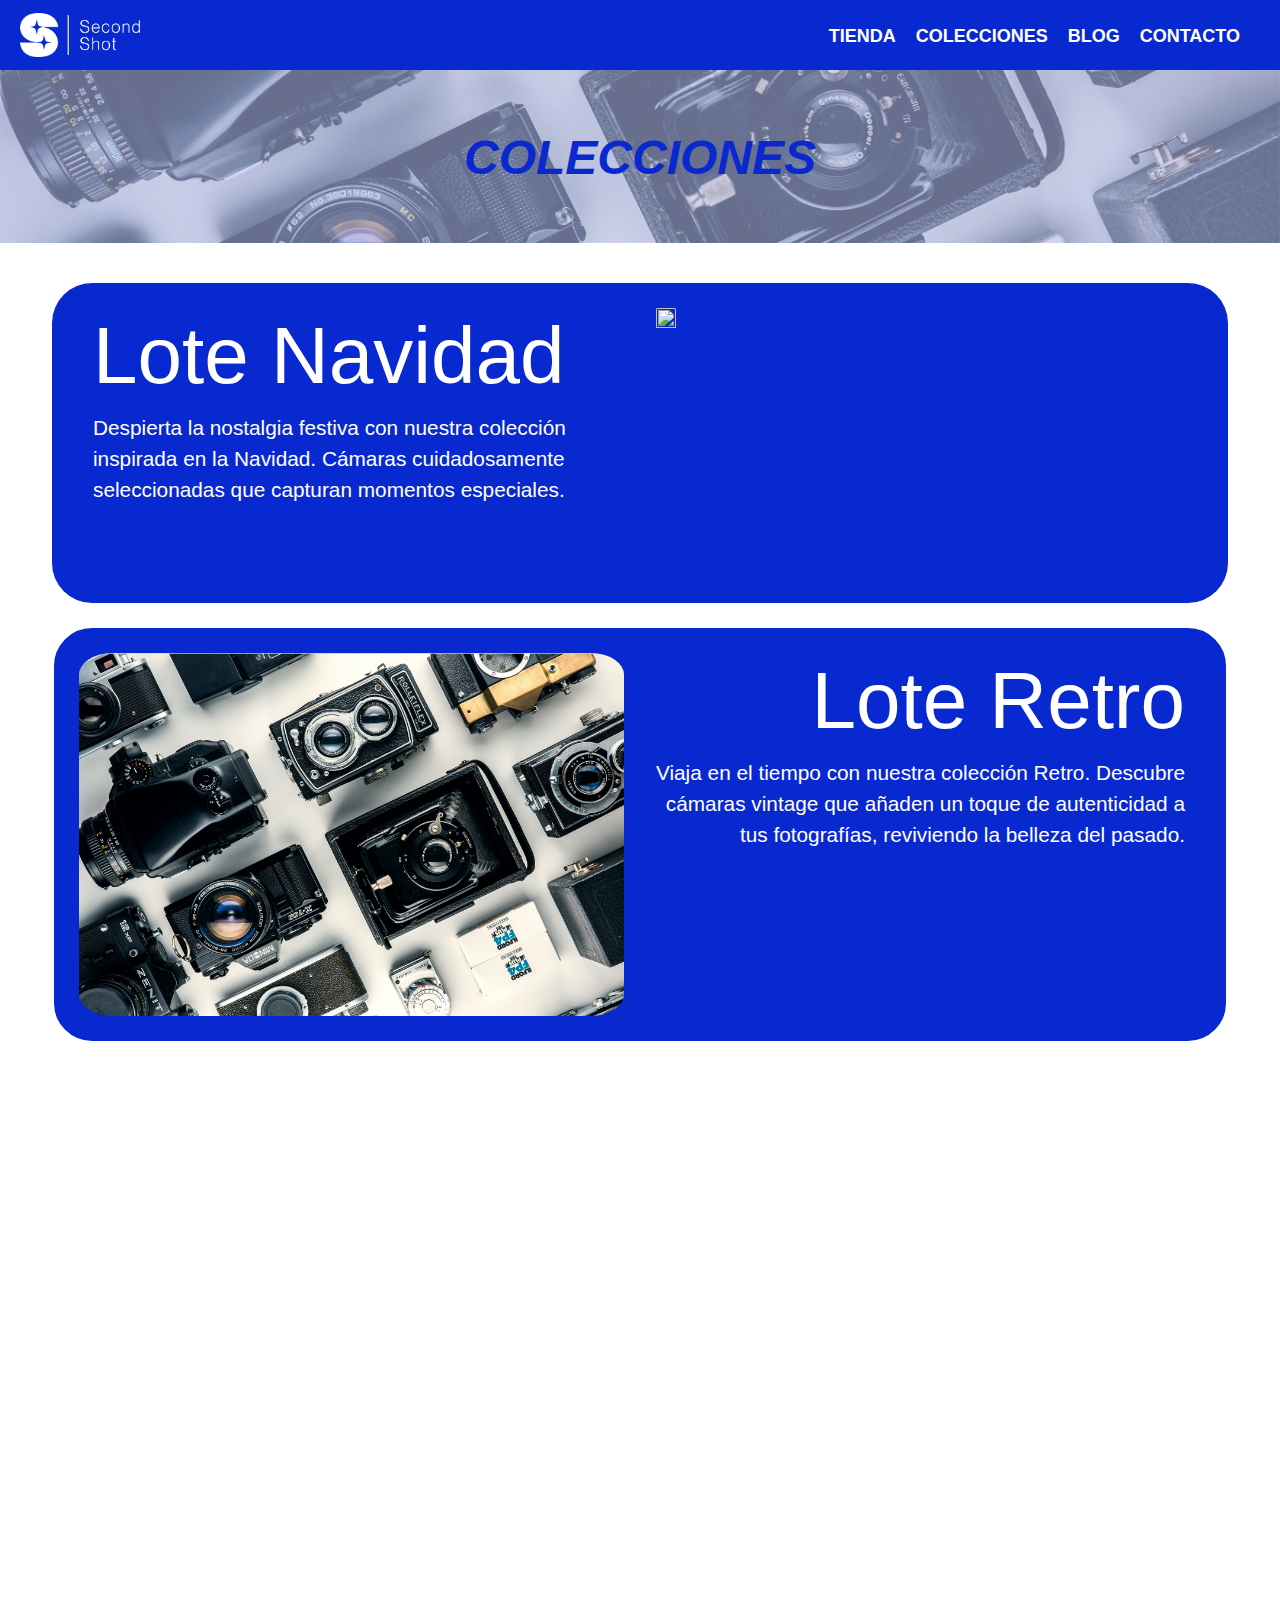
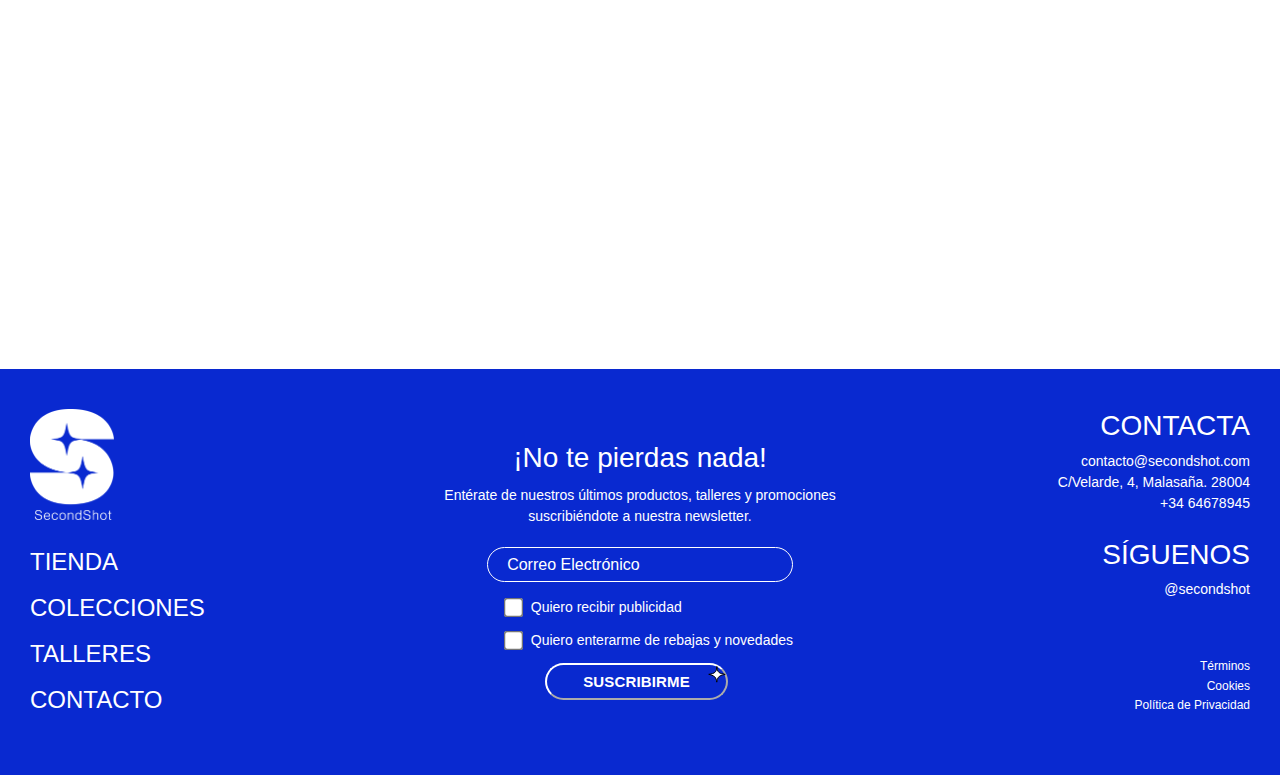
==== colecciones.html @ 48b622ca "Titulos de Pagina" ====
<!DOCTYPE html>
<html lang="en">

<head>
  <meta charset="UTF-8">
  <meta http-equiv="X-UA-Compatible" content="IE=edge">
  <meta name="viewport" content="width=device-width, initial-scale=1.0">
  <title>SecondShot</title>
  <link rel="icon" type="image/x-icon" href="img/tienda/favicon.png">
  <link rel="stylesheet" href="css\bootstrap.min.css">
  <link rel="stylesheet" href="css\colecciones.css">
  <link href="https://fonts.cdnfonts.com/css/neue-haas-grotesk-display-pro" rel="stylesheet">
  <link href="https://unpkg.com/aos@2.3.1/dist/aos.css" rel="stylesheet">
  <script src="https://unpkg.com/aos@2.3.1/dist/aos.js"></script>
  <link rel="stylesheet" href="https://cdnjs.cloudflare.com/ajax/libs/font-awesome/6.4.2/css/all.min.css"
    integrity="sha512-z3gLpd7yknf1YoNbCzqRKc4qyor8gaKU1qmn+CShxbuBusANI9QpRohGBreCFkKxLhei6S9CQXFEbbKuqLg0DA=="
    crossorigin="anonymous" referrerpolicy="no-referrer" />
</head>


<header>

  <div class="logo">
    <a href="index.html"> <img href="" src="img/tienda/logoss_hor.png" alt="logo SecondShot"></a>
    <div class="menu-toggle" onclick="toggleMenu()">
      <i class="fas fa-bars"></i>
    </div>
  </div>


  <nav id="menu">
    <ul>
      <hr>
      <li><a href="tienda.html" class="fw-semibold">TIENDA</a></li>
      <hr>
      <li><a href="colecciones.html" class="fw-semibold">COLECCIONES</a></li>
      <hr>
      <li><a href="#talleres" class="fw-semibold">BLOG</a></li>
      <hr>
      <li><a href="contacto.html" class="fw-semibold">CONTACTO</a></li>

    </ul>
  </nav>

</header>

<script>
  function toggleMenu() {
    var menu = document.getElementById("menu");
    menu.classList.toggle("show");
  }
</script>


<body>

  <section id="fotoheader">
    <div data-aos="fade-up">
      <h1 class="fst-italic fw-semibold text-center">COLECCIONES</h1>

      <img src="img/fondos-14.png" alt="Descripción de la imagen">
    </div>
  </section>

  <main>

    <section id="servicespad" class="pb-0">

      <div class="services1 d-flex row " data-aos="fade-up">
        <div class="title-service col ">
          <h1>Lote Navidad</h1>
          <p>Despierta la nostalgia festiva con nuestra colección inspirada en la Navidad. Cámaras cuidadosamente
            seleccionadas que capturan momentos especiales.</p>
        </div>

        <div class="col">
          <div class="figure">
            <a href="#">
              <img class="Sirv image-main" src="img\lote3.jpg" data-src="img/lote3.jpg">
              <img class="Sirv image-hover" src="img/lote2.jpg" data-src="img/lote2.jpg">
            </a>
          </div>
        </div>
      </div>

      <div class="services2 d-flex row flex-row-reverse " data-aos="fade-up">
        <div class="title-service2 col">
          <h1 class="text-right">Lote Retro</h1>
          <p class="text-right"> Viaja en el tiempo con nuestra colección Retro. Descubre cámaras vintage que añaden
            un toque de autenticidad a tus fotografías, reviviendo la belleza del pasado.</p>
        </div>

        <div class="col">
          <div class="figure">
            <a href="#">
              <img class="Sirv image-main" src="img\lote1.jpg" data-src="img/lote1.jpg">
              <img class="Sirv image-hover" src="img/lote4.jpg" data-src="img/lote4.jpg">
            </a>
          </div>
        </div>
      </div>

      <div class="services1 d-flex row " data-aos="fade-up">
        <div class="title-service col">
          <h1>Lote Réflex</h1>
          <p>Para los amantes de la tecnología moderna, nuestra colección Reflex ofrece cámaras avanzadas que te
            permitirán capturar momentos extraordinarios con precisión y estilo contemporáneo.
          </p>
        </div>

        <div class="col">
          <div class="figure">
            <a href="#">
              <img class="Sirv image-main" src="img\lote5.jpg" data-src="img/lote5.jpg">
              <img class="Sirv image-hover" src="img/lote6.jpg" data-src="img/lote6.jpg">
            </a>
          </div>
        </div>
      </div>

      <div class="services2 d-flex row  flex-row-reverse" data-aos="fade-up">
        <div class="title-service2 col">
          <h1 class="text-right">Lote Polaroid</h1>
          <p class="text-right">Celebra la esencia de la fotografía instantánea con nuestra exclusiva colección
            Polaroid. Cámaras que transforman cada episodio en una obra de arte tangible, perfecta para compartir
            alegría al momento..</p>
        </div>

        <div class="col">
          <div class="figure">
            <a href="#">
              <img class="Sirv image-main" src="img\lote7.jpg" data-src="img/lote7.jpg">
              <img class="Sirv image-hover" src="img/lote8.jpg" data-src="img/lote8.jpg">
            </a>
          </div>
        </div>
      </div>
      <br>

    </section>

  </main>
</body>

<!-- FOOTER  -->
<footer>
  <div class="footer-left mb-0">
    <div class="logo2">
      <img src="img/logoss_ver.png" alt="logo SecondShot">
    </div>
    <ul>
      <li><a href="tienda.html">TIENDA</a></li>
      <li><a href="colecciones.html">COLECCIONES</a></li>
      <li><a href="#talleres">TALLERES</a></li>
      <li><a href="contacto.html">CONTACTO</a></li>
    </ul>
  </div>

  <div class="footer-center">
    <h2>¡No te pierdas nada!</h2>
    <p> Entérate de nuestros últimos productos,
      talleres y promociones suscribiéndote a nuestra newsletter. </p>
    <form>
      <input type="email" placeholder="Correo Electrónico" required>
      <label>
        <input type="checkbox" id="checkbox"> Quiero recibir publicidad
      </label>
      <label>
        <input type="checkbox" id="checkbox"> Quiero enterarme de rebajas y novedades
      </label>
      <button class="btnfooter" type="submit">
        <a class="text-decoration-none  fw-semibold" href="">SUSCRIBIRME</a>
      </button>
    </form>
  </div>

  <div class="footer-right">
    <div class="contact-info">
      <h2>CONTACTA</h2>
      <p>contacto@secondshot.com</p>
      <p>C/Velarde, 4, Malasaña. 28004</p>
      <p>+34 64678945</p>
      <h2 class="pt-4">SÍGUENOS</h2>
      <p>@secondshot</p>
    </div>

    <div class="social-icons">
      <a href="https://www.tiktok.com/es/" target="_blank"><i class="fab fa-tiktok"></i></a>
      <a href="https://www.instagram.com/" target="_blank"><i class="fab fa-instagram"></i></a>
      <a href="https://www.facebook.com/?locale=es_ES" target="_blank"><i class="fab fa-facebook"></i></a>
      <a href="https://www.pinterest.es/" target="_blank" class="mr-0"><i class="fab fa-pinterest"></i></a>
    </div>

    <div class="footer-bottom ">
      <a href="https://www.youtube.com/watch?v=dQw4w9WgXcQ&ab_channel=RickAstley">Términos</a>
      <a href="https://www.youtube.com/watch?v=dQw4w9WgXcQ&ab_channel=RickAstley">Cookies</a>
      <a href="https://www.youtube.com/watch?v=dQw4w9WgXcQ&ab_channel=RickAstley">Política de Privacidad</a>
    </div>
  </div>
</footer>





<script src="js\bootstrap.bundle.js"></script>
<script src="js\script.js"></script>
<script>
  AOS.init();
</script>
</body>

</html>
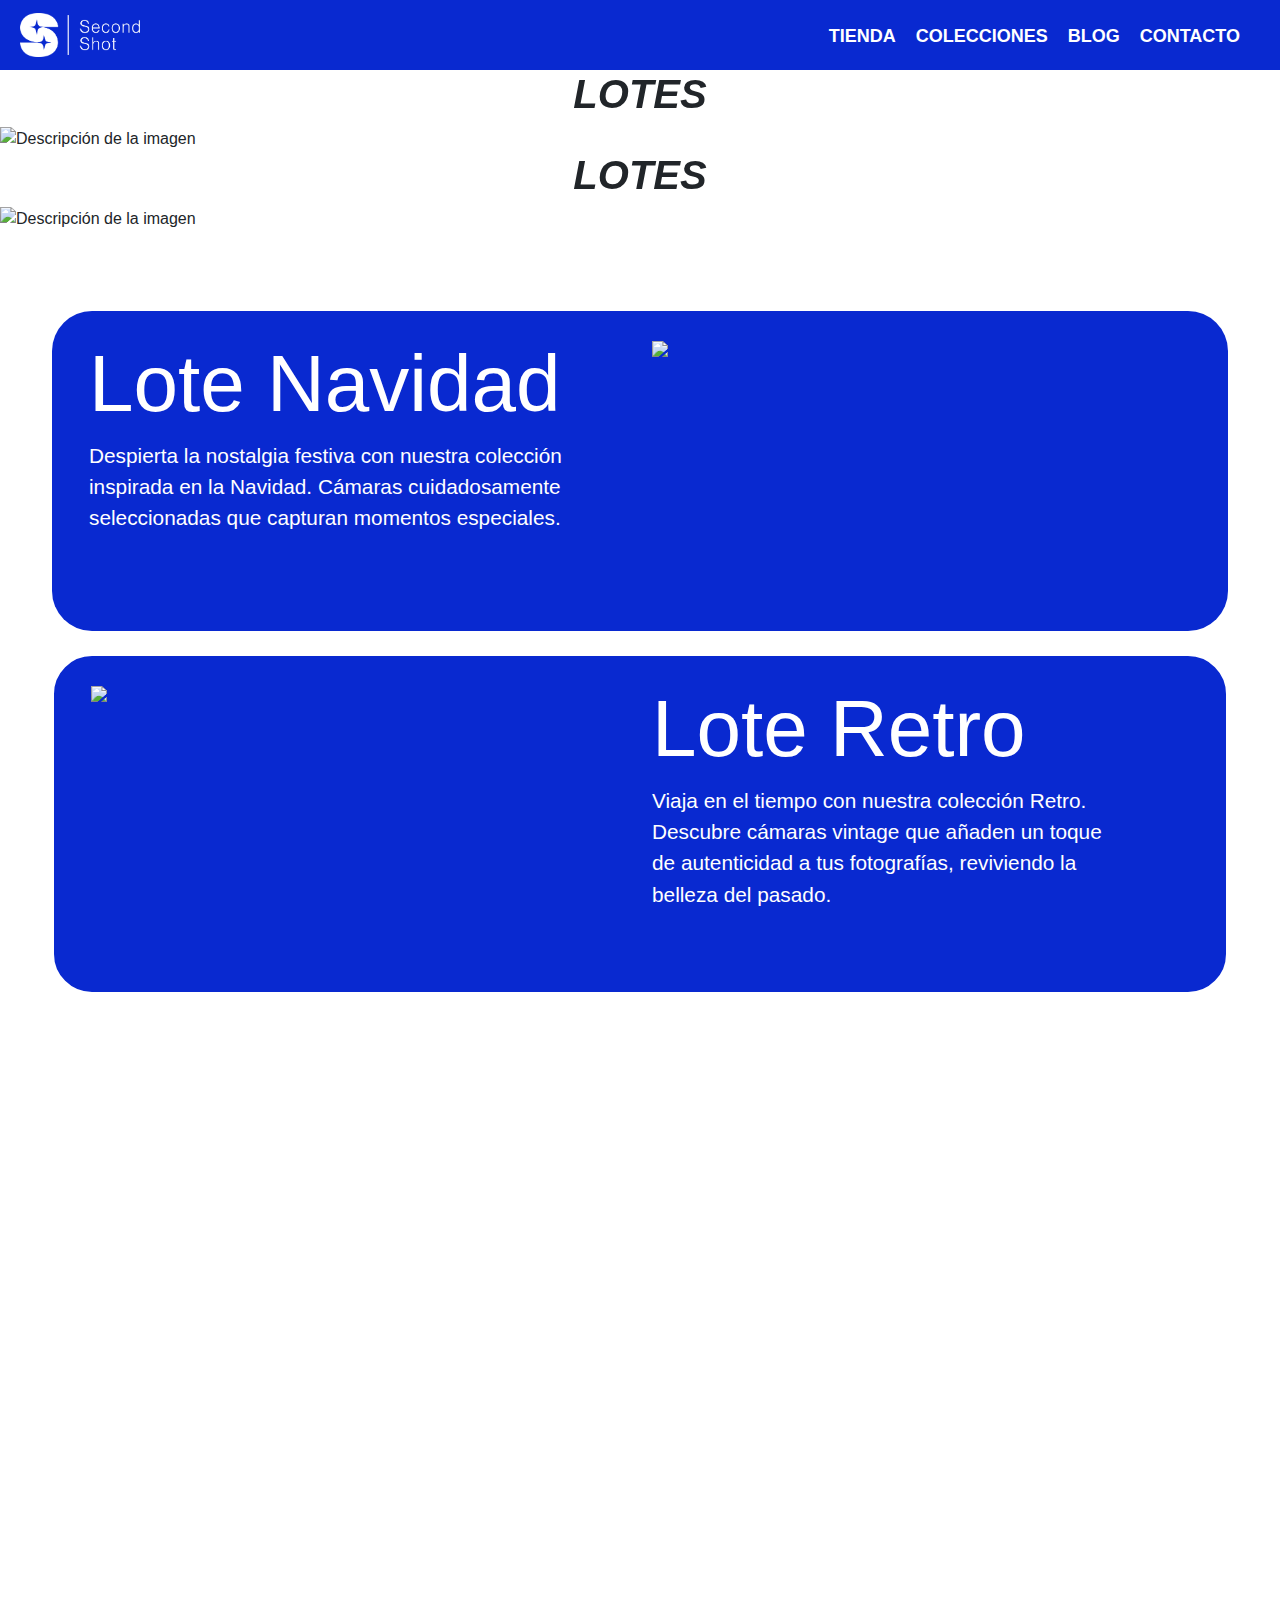
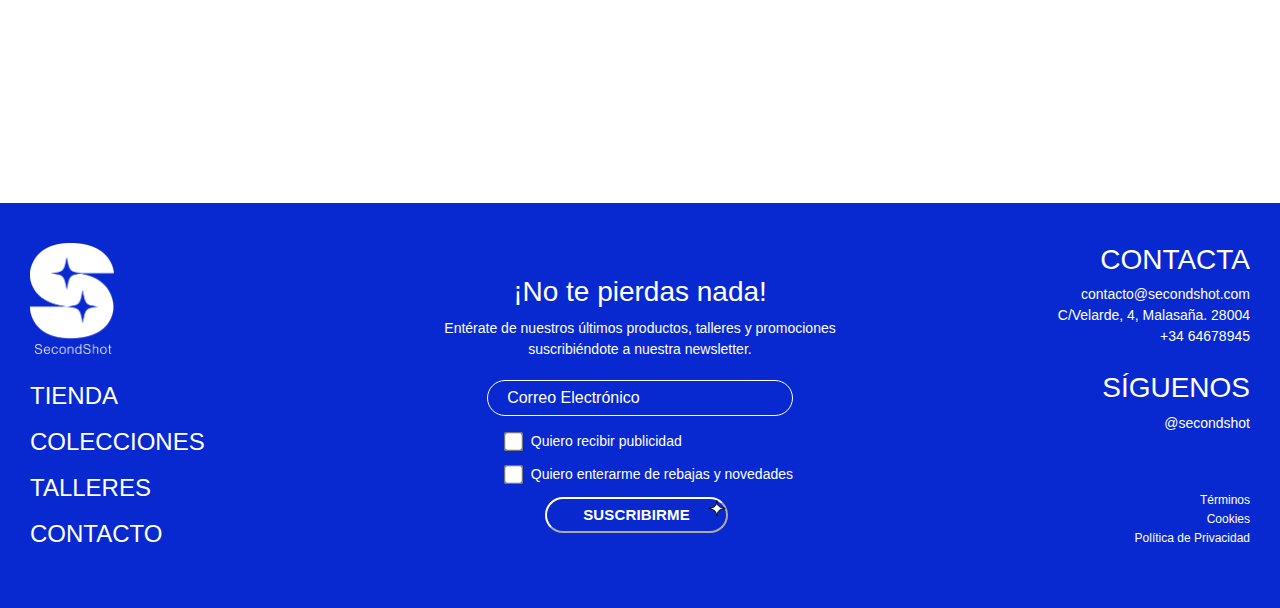
==== commit bdd4777d: "Merge branch 'main' of https://github.com/Rocioww/Proyecto_WebyBlogDeMarca" ====
--- a/colecciones.html
+++ b/colecciones.html
@@ -19,9 +19,9 @@
 
 
 <header>
-
+  
   <div class="logo">
-    <a href="index.html"> <img href="" src="img/tienda/logoss_hor.png" alt="logo SecondShot"></a>
+    <a href="index.html">  <img href="" src="img/tienda/logoss_hor.png" alt="logo SecondShot"></a>
     <div class="menu-toggle" onclick="toggleMenu()">
       <i class="fas fa-bars"></i>
     </div>
@@ -38,7 +38,7 @@
       <li><a href="#talleres" class="fw-semibold">BLOG</a></li>
       <hr>
       <li><a href="contacto.html" class="fw-semibold">CONTACTO</a></li>
-
+     
     </ul>
   </nav>
 
@@ -53,151 +53,143 @@
 
 
 <body>
-
-  <section id="fotoheader">
-    <div data-aos="fade-up">
-      <h1 class="fst-italic fw-semibold text-center">COLECCIONES</h1>
-
-      <img src="img/fondos-14.png" alt="Descripción de la imagen">
-    </div>
-  </section>
-
-  <main>
-
-    <section id="servicespad" class="pb-0">
-
+      <h1 class="fst-italic fw-semibold text-center" data-aos="fade-up">LOTES</h1>
+    <img src="img\fondos-12.png" alt="Descripción de la imagen">
+
+  <h1 class="fst-italic fw-semibold text-center" data-aos="fade-up">LOTES</h1>
+  <img src="img\fondos-12.png" alt="Descripción de la imagen">
+
+    <main>
+  
+      <section id="servicespad" class="pb-0">
+  
       <div class="services1 d-flex row " data-aos="fade-up">
         <div class="title-service col ">
           <h1>Lote Navidad</h1>
-          <p>Despierta la nostalgia festiva con nuestra colección inspirada en la Navidad. Cámaras cuidadosamente
-            seleccionadas que capturan momentos especiales.</p>
-        </div>
-
-        <div class="col">
-          <div class="figure">
-            <a href="#">
-              <img class="Sirv image-main" src="img\lote3.jpg" data-src="img/lote3.jpg">
-              <img class="Sirv image-hover" src="img/lote2.jpg" data-src="img/lote2.jpg">
-            </a>
-          </div>
-        </div>
-      </div>
-
+          <p>Despierta la nostalgia festiva con nuestra colección inspirada en la Navidad. Cámaras cuidadosamente seleccionadas que capturan momentos especiales.</p>
+        </div>
+  
+        <div class="col">
+          <div class="figure">
+            <a href="img/brand2.jpg">
+            <img class="Sirv image-main" src="img\pexels-alex-andrews-1983038.jpg" data-src="img/brand1.jpeg">
+            <img class="Sirv image-hover" data-src="img/brand2.jpg">
+            </a>
+          </div>
+        </div>
+      </div>
+  
       <div class="services2 d-flex row flex-row-reverse " data-aos="fade-up">
         <div class="title-service2 col">
           <h1 class="text-right">Lote Retro</h1>
-          <p class="text-right"> Viaja en el tiempo con nuestra colección Retro. Descubre cámaras vintage que añaden
+          <p class="text-right"> Viaja en el tiempo con nuestra colección Retro.   Descubre cámaras vintage que añaden 
             un toque de autenticidad a tus fotografías, reviviendo la belleza del pasado.</p>
         </div>
-
-        <div class="col">
-          <div class="figure">
-            <a href="#">
-              <img class="Sirv image-main" src="img\lote1.jpg" data-src="img/lote1.jpg">
-              <img class="Sirv image-hover" src="img/lote4.jpg" data-src="img/lote4.jpg">
-            </a>
-          </div>
-        </div>
-      </div>
-
+  
+        <div class="col">
+          <div class="figure">
+            <a href="img/3d2.jpg">
+            <img class="Sirv image-main" src="img\pexels-alex-andrews-1983038.jpg" data-src="img/3d1.jpg">
+            <img class="Sirv image-hover" data-src="img/3d2.jpg">
+            </a>
+          </div>
+        </div>
+      </div>
+  
       <div class="services1 d-flex row " data-aos="fade-up">
         <div class="title-service col">
-          <h1>Lote Réflex</h1>
-          <p>Para los amantes de la tecnología moderna, nuestra colección Reflex ofrece cámaras avanzadas que te
-            permitirán capturar momentos extraordinarios con precisión y estilo contemporáneo.
+          <h1 >Lote Réflex</h1>
+          <p>Para los amantes de la tecnología moderna, nuestra colección Reflex ofrece cámaras avanzadas que te permitirán capturar momentos extraordinarios con precisión y estilo contemporáneo.
           </p>
         </div>
-
-        <div class="col">
-          <div class="figure">
-            <a href="#">
-              <img class="Sirv image-main" src="img\lote5.jpg" data-src="img/lote5.jpg">
-              <img class="Sirv image-hover" src="img/lote6.jpg" data-src="img/lote6.jpg">
-            </a>
-          </div>
-        </div>
-      </div>
-
+  
+        <div class="col">
+          <div class="figure">
+            <a href="img/ilustracion2.jpg">
+            <img class="Sirv image-main" src="img\pexels-alex-andrews-1983038.jpg" data-src="img/ilustracion1.jpg">
+            <img class="Sirv image-hover" data-src="img/ilustracion2.jpg">
+            </a>
+          </div>
+        </div>
+      </div>
+  
       <div class="services2 d-flex row  flex-row-reverse" data-aos="fade-up">
         <div class="title-service2 col">
           <h1 class="text-right">Lote Polaroid</h1>
-          <p class="text-right">Celebra la esencia de la fotografía instantánea con nuestra exclusiva colección
-            Polaroid. Cámaras que transforman cada episodio en una obra de arte tangible, perfecta para compartir
-            alegría al momento..</p>
-        </div>
-
-        <div class="col">
-          <div class="figure">
-            <a href="#">
-              <img class="Sirv image-main" src="img\lote7.jpg" data-src="img/lote7.jpg">
-              <img class="Sirv image-hover" src="img/lote8.jpg" data-src="img/lote8.jpg">
-            </a>
-          </div>
-        </div>
-      </div>
-      <br>
-
+          <p class="text-right">Celebra la esencia de la fotografía instantánea con nuestra exclusiva colección Polaroid. Cámaras que transforman cada episodio en una obra de arte tangible, perfecta para compartir alegría al momento..</p>
+        </div>
+  
+        <div class="col">
+          <div class="figure">
+            <a href="img/photo2.jpg">
+            <img class="Sirv image-main" src="img\pexels-alex-andrews-1983038.jpg" data-src="img/photo1.jpg">
+            <img class="Sirv image-hover" data-src="img/photo2.jpg">
+            </a>
+          </div>
+        </div>
+      </div>
+  
     </section>
-
-  </main>
+  
+    </main>
 </body>
 
-<!-- FOOTER  -->
-<footer>
-  <div class="footer-left mb-0">
-    <div class="logo2">
-      <img src="img/logoss_ver.png" alt="logo SecondShot">
-    </div>
-    <ul>
-      <li><a href="tienda.html">TIENDA</a></li>
-      <li><a href="colecciones.html">COLECCIONES</a></li>
-      <li><a href="#talleres">TALLERES</a></li>
-      <li><a href="contacto.html">CONTACTO</a></li>
-    </ul>
-  </div>
-
-  <div class="footer-center">
-    <h2>¡No te pierdas nada!</h2>
-    <p> Entérate de nuestros últimos productos,
-      talleres y promociones suscribiéndote a nuestra newsletter. </p>
-    <form>
-      <input type="email" placeholder="Correo Electrónico" required>
-      <label>
-        <input type="checkbox" id="checkbox"> Quiero recibir publicidad
-      </label>
-      <label>
-        <input type="checkbox" id="checkbox"> Quiero enterarme de rebajas y novedades
-      </label>
-      <button class="btnfooter" type="submit">
-        <a class="text-decoration-none  fw-semibold" href="">SUSCRIBIRME</a>
-      </button>
-    </form>
-  </div>
-
-  <div class="footer-right">
-    <div class="contact-info">
-      <h2>CONTACTA</h2>
-      <p>contacto@secondshot.com</p>
-      <p>C/Velarde, 4, Malasaña. 28004</p>
-      <p>+34 64678945</p>
-      <h2 class="pt-4">SÍGUENOS</h2>
-      <p>@secondshot</p>
-    </div>
-
+  <!-- FOOTER  -->
+  <footer>
+    <div class="footer-left mb-0">
+      <div class="logo2">
+        <img src="img/logoss_ver.png" alt="logo SecondShot">
+      </div>
+      <ul>
+        <li><a href="tienda.html">TIENDA</a></li>
+        <li><a href="colecciones.html">COLECCIONES</a></li>
+        <li><a href="#talleres">TALLERES</a></li>
+        <li><a href="contacto.html">CONTACTO</a></li>
+      </ul>
+    </div>
+    
+    <div class="footer-center">
+      <h2>¡No te pierdas nada!</h2>
+      <p> Entérate de nuestros últimos productos,
+        talleres y promociones suscribiéndote a nuestra newsletter. </p>
+      <form>
+        <input type="email" placeholder="Correo Electrónico" required>
+        <label>
+          <input type="checkbox" id="checkbox"> Quiero recibir publicidad
+        </label>
+        <label>
+          <input type="checkbox" id="checkbox"> Quiero enterarme de rebajas y novedades
+        </label>
+          <button class="btnfooter" type="submit">
+            <a class="text-decoration-none  fw-semibold" href="">SUSCRIBIRME</a>
+          </button>
+      </form>
+    </div>
+    
+    <div class="footer-right">
+      <div class="contact-info">
+        <h2>CONTACTA</h2>
+        <p>contacto@secondshot.com</p>
+        <p>C/Velarde, 4, Malasaña. 28004</p>
+        <p>+34 64678945</p>
+        <h2 class="pt-4">SÍGUENOS</h2>
+        <p>@secondshot</p>
+    </div>
+      
     <div class="social-icons">
-      <a href="https://www.tiktok.com/es/" target="_blank"><i class="fab fa-tiktok"></i></a>
-      <a href="https://www.instagram.com/" target="_blank"><i class="fab fa-instagram"></i></a>
-      <a href="https://www.facebook.com/?locale=es_ES" target="_blank"><i class="fab fa-facebook"></i></a>
-      <a href="https://www.pinterest.es/" target="_blank" class="mr-0"><i class="fab fa-pinterest"></i></a>
-    </div>
-
+     <a href="https://www.tiktok.com/es/" target="_blank"><i class="fab fa-tiktok"></i></a>
+     <a href="https://www.instagram.com/" target="_blank"><i class="fab fa-instagram"></i></a>
+     <a href="https://www.facebook.com/?locale=es_ES" target="_blank"><i class="fab fa-facebook"></i></a>
+     <a href="https://www.pinterest.es/" target="_blank" class="mr-0"><i class="fab fa-pinterest"></i></a>
+    </div>
+      
     <div class="footer-bottom ">
-      <a href="https://www.youtube.com/watch?v=dQw4w9WgXcQ&ab_channel=RickAstley">Términos</a>
+      <a href="https://www.youtube.com/watch?v=dQw4w9WgXcQ&ab_channel=RickAstley" >Términos</a>
       <a href="https://www.youtube.com/watch?v=dQw4w9WgXcQ&ab_channel=RickAstley">Cookies</a>
       <a href="https://www.youtube.com/watch?v=dQw4w9WgXcQ&ab_channel=RickAstley">Política de Privacidad</a>
-    </div>
-  </div>
-</footer>
+      </div>
+    </div>
+  </footer>
 
 
 
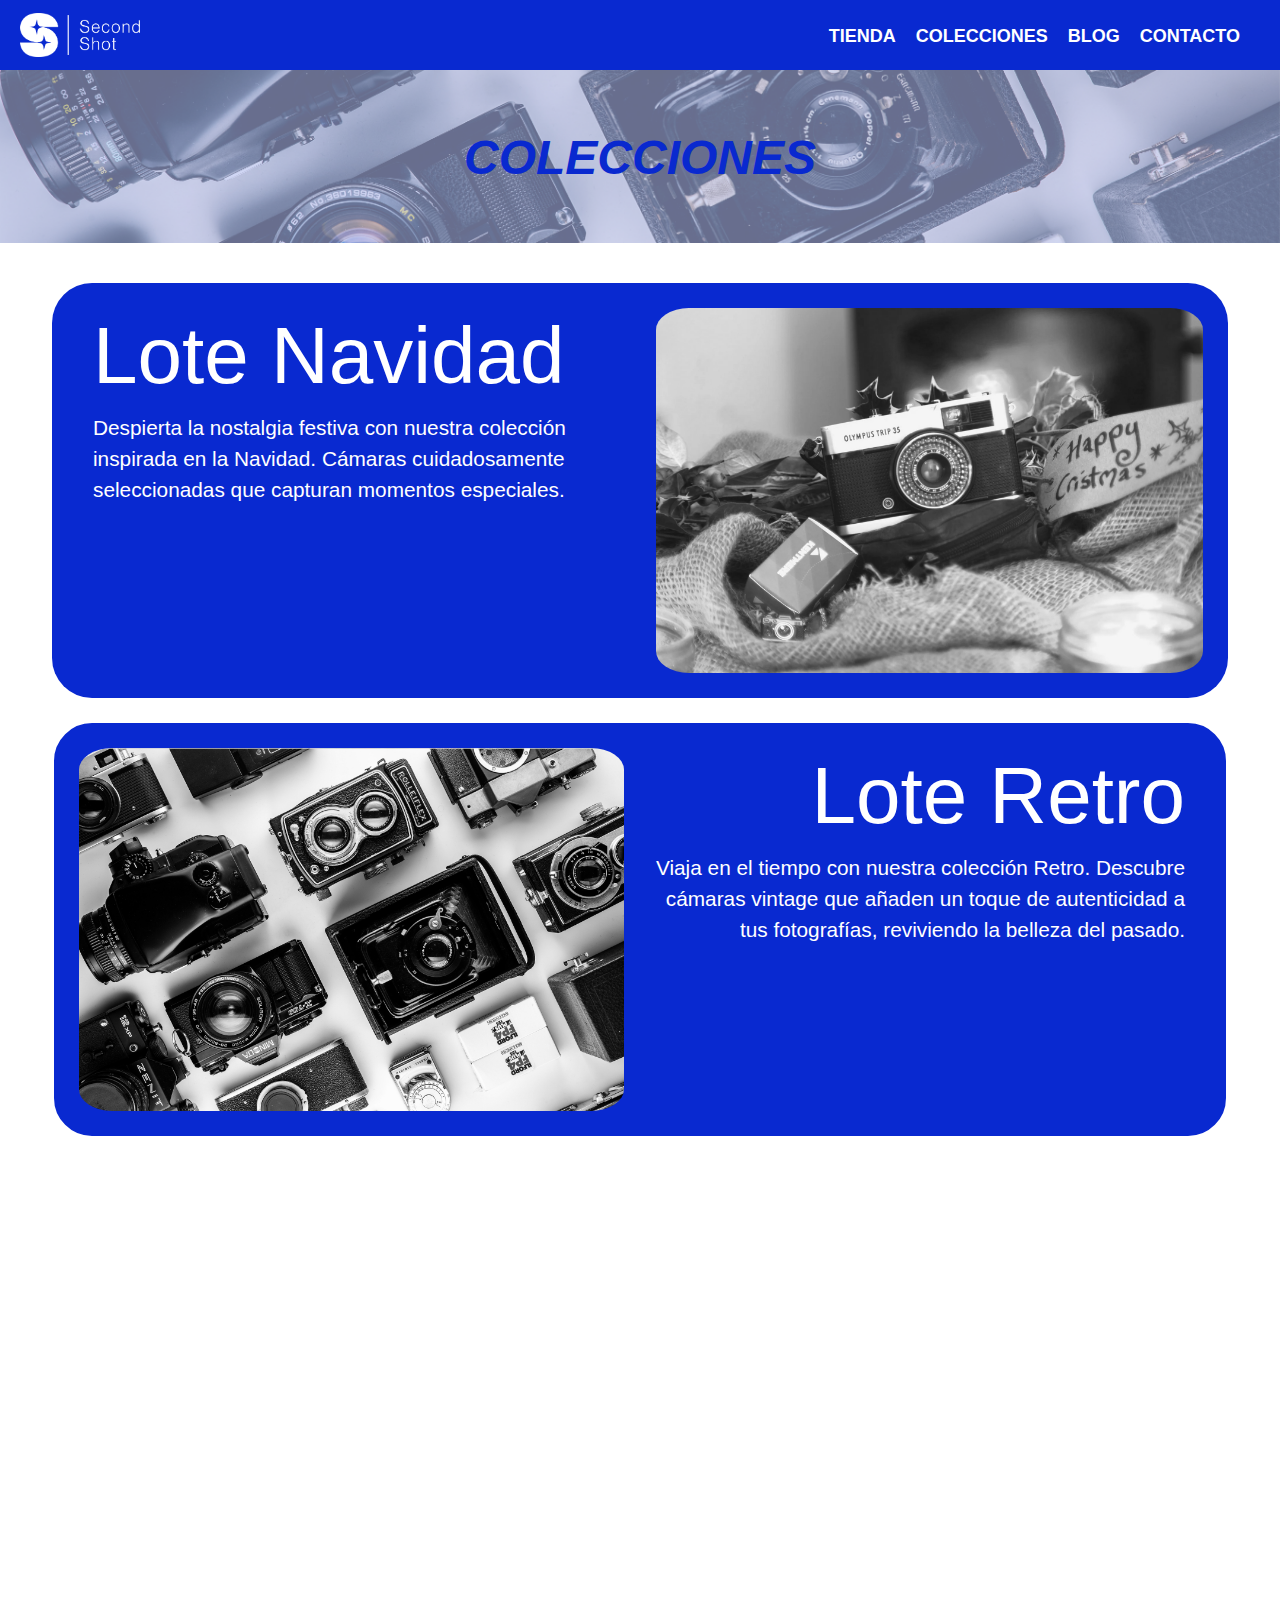
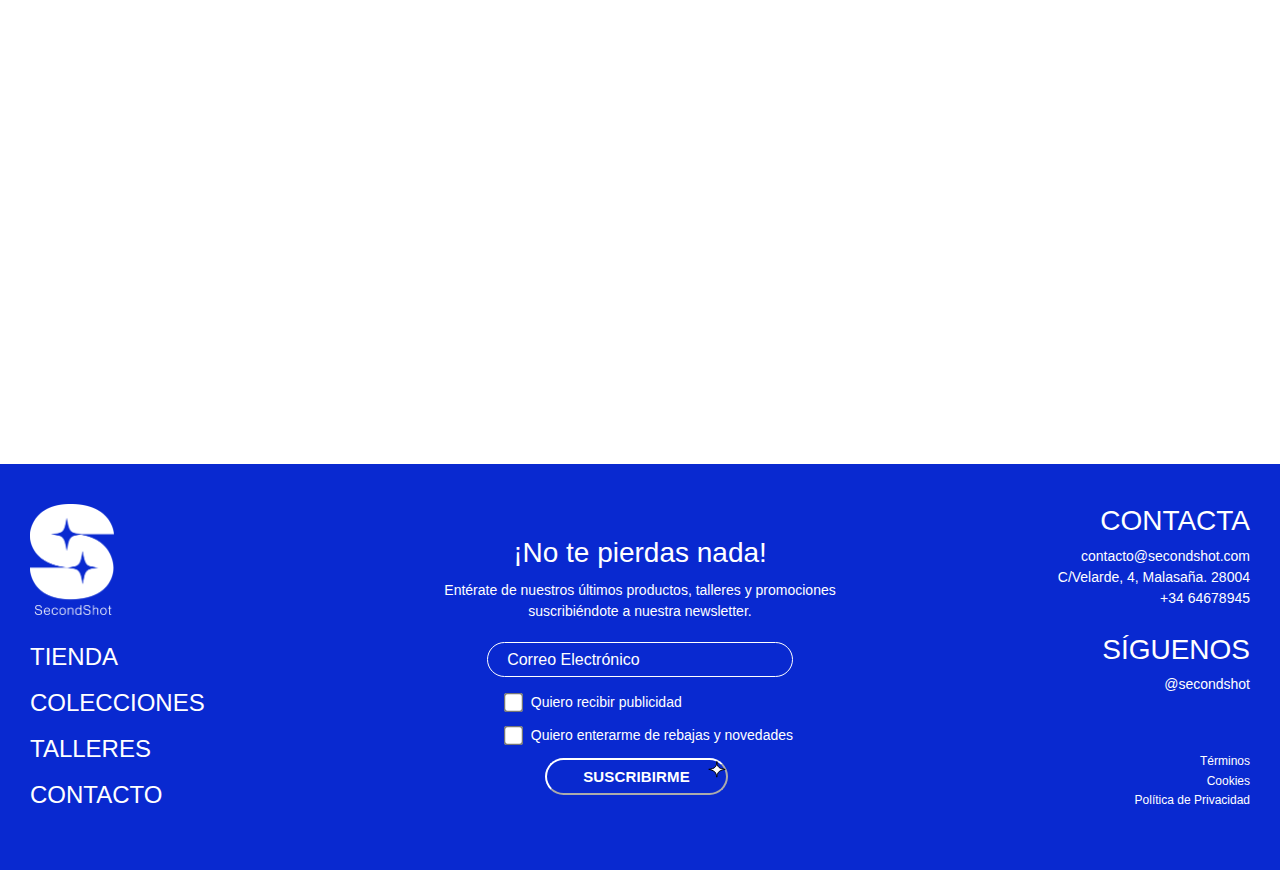
==== commit 418876f6: "Merge pull request #9 from Rocioww/Roro" ====
--- a/colecciones.html
+++ b/colecciones.html
@@ -19,9 +19,9 @@
 
 
 <header>
-  
+
   <div class="logo">
-    <a href="index.html">  <img href="" src="img/tienda/logoss_hor.png" alt="logo SecondShot"></a>
+    <a href="index.html"> <img href="" src="img/tienda/logoss_hor.png" alt="logo SecondShot"></a>
     <div class="menu-toggle" onclick="toggleMenu()">
       <i class="fas fa-bars"></i>
     </div>
@@ -38,7 +38,7 @@
       <li><a href="#talleres" class="fw-semibold">BLOG</a></li>
       <hr>
       <li><a href="contacto.html" class="fw-semibold">CONTACTO</a></li>
-     
+
     </ul>
   </nav>
 
@@ -53,143 +53,151 @@
 
 
 <body>
-      <h1 class="fst-italic fw-semibold text-center" data-aos="fade-up">LOTES</h1>
-    <img src="img\fondos-12.png" alt="Descripción de la imagen">
-
-  <h1 class="fst-italic fw-semibold text-center" data-aos="fade-up">LOTES</h1>
-  <img src="img\fondos-12.png" alt="Descripción de la imagen">
-
-    <main>
-  
-      <section id="servicespad" class="pb-0">
-  
+
+  <section id="fotoheader">
+    <div data-aos="fade-up">
+      <h1 class="fst-italic fw-semibold text-center">COLECCIONES</h1>
+
+      <img src="img/fondos-14.png" alt="Descripción de la imagen">
+    </div>
+  </section>
+
+  <main>
+
+    <section id="servicespad" class="pb-0">
+
       <div class="services1 d-flex row " data-aos="fade-up">
         <div class="title-service col ">
           <h1>Lote Navidad</h1>
-          <p>Despierta la nostalgia festiva con nuestra colección inspirada en la Navidad. Cámaras cuidadosamente seleccionadas que capturan momentos especiales.</p>
-        </div>
-  
-        <div class="col">
-          <div class="figure">
-            <a href="img/brand2.jpg">
-            <img class="Sirv image-main" src="img\pexels-alex-andrews-1983038.jpg" data-src="img/brand1.jpeg">
-            <img class="Sirv image-hover" data-src="img/brand2.jpg">
-            </a>
-          </div>
-        </div>
-      </div>
-  
+          <p>Despierta la nostalgia festiva con nuestra colección inspirada en la Navidad. Cámaras cuidadosamente
+            seleccionadas que capturan momentos especiales.</p>
+        </div>
+
+        <div class="col">
+          <div class="figure">
+            <a href="#">
+              <img class="Sirv image-main" src="img\lote3.jpg" data-src="img/lote3.jpg">
+              <img class="Sirv image-hover" src="img/lote2.jpg" data-src="img/lote2.jpg">
+            </a>
+          </div>
+        </div>
+      </div>
+
       <div class="services2 d-flex row flex-row-reverse " data-aos="fade-up">
         <div class="title-service2 col">
           <h1 class="text-right">Lote Retro</h1>
-          <p class="text-right"> Viaja en el tiempo con nuestra colección Retro.   Descubre cámaras vintage que añaden 
+          <p class="text-right"> Viaja en el tiempo con nuestra colección Retro. Descubre cámaras vintage que añaden
             un toque de autenticidad a tus fotografías, reviviendo la belleza del pasado.</p>
         </div>
-  
-        <div class="col">
-          <div class="figure">
-            <a href="img/3d2.jpg">
-            <img class="Sirv image-main" src="img\pexels-alex-andrews-1983038.jpg" data-src="img/3d1.jpg">
-            <img class="Sirv image-hover" data-src="img/3d2.jpg">
-            </a>
-          </div>
-        </div>
-      </div>
-  
+
+        <div class="col">
+          <div class="figure">
+            <a href="#">
+              <img class="Sirv image-main" src="img\lote1.jpg" data-src="img/lote1.jpg">
+              <img class="Sirv image-hover" src="img/lote4.jpg" data-src="img/lote4.jpg">
+            </a>
+          </div>
+        </div>
+      </div>
+
       <div class="services1 d-flex row " data-aos="fade-up">
         <div class="title-service col">
-          <h1 >Lote Réflex</h1>
-          <p>Para los amantes de la tecnología moderna, nuestra colección Reflex ofrece cámaras avanzadas que te permitirán capturar momentos extraordinarios con precisión y estilo contemporáneo.
+          <h1>Lote Réflex</h1>
+          <p>Para los amantes de la tecnología moderna, nuestra colección Reflex ofrece cámaras avanzadas que te
+            permitirán capturar momentos extraordinarios con precisión y estilo contemporáneo.
           </p>
         </div>
-  
-        <div class="col">
-          <div class="figure">
-            <a href="img/ilustracion2.jpg">
-            <img class="Sirv image-main" src="img\pexels-alex-andrews-1983038.jpg" data-src="img/ilustracion1.jpg">
-            <img class="Sirv image-hover" data-src="img/ilustracion2.jpg">
-            </a>
-          </div>
-        </div>
-      </div>
-  
+
+        <div class="col">
+          <div class="figure">
+            <a href="#">
+              <img class="Sirv image-main" src="img\lote5.jpg" data-src="img/lote5.jpg">
+              <img class="Sirv image-hover" src="img/lote6.jpg" data-src="img/lote6.jpg">
+            </a>
+          </div>
+        </div>
+      </div>
+
       <div class="services2 d-flex row  flex-row-reverse" data-aos="fade-up">
         <div class="title-service2 col">
           <h1 class="text-right">Lote Polaroid</h1>
-          <p class="text-right">Celebra la esencia de la fotografía instantánea con nuestra exclusiva colección Polaroid. Cámaras que transforman cada episodio en una obra de arte tangible, perfecta para compartir alegría al momento..</p>
-        </div>
-  
-        <div class="col">
-          <div class="figure">
-            <a href="img/photo2.jpg">
-            <img class="Sirv image-main" src="img\pexels-alex-andrews-1983038.jpg" data-src="img/photo1.jpg">
-            <img class="Sirv image-hover" data-src="img/photo2.jpg">
-            </a>
-          </div>
-        </div>
-      </div>
-  
+          <p class="text-right">Celebra la esencia de la fotografía instantánea con nuestra exclusiva colección
+            Polaroid. Cámaras que transforman cada episodio en una obra de arte tangible, perfecta para compartir
+            alegría al momento..</p>
+        </div>
+
+        <div class="col">
+          <div class="figure">
+            <a href="#">
+              <img class="Sirv image-main" src="img\lote7.jpg" data-src="img/lote7.jpg">
+              <img class="Sirv image-hover" src="img/lote8.jpg" data-src="img/lote8.jpg">
+            </a>
+          </div>
+        </div>
+      </div>
+      <br>
+
     </section>
-  
-    </main>
+
+  </main>
 </body>
 
-  <!-- FOOTER  -->
-  <footer>
-    <div class="footer-left mb-0">
-      <div class="logo2">
-        <img src="img/logoss_ver.png" alt="logo SecondShot">
-      </div>
-      <ul>
-        <li><a href="tienda.html">TIENDA</a></li>
-        <li><a href="colecciones.html">COLECCIONES</a></li>
-        <li><a href="#talleres">TALLERES</a></li>
-        <li><a href="contacto.html">CONTACTO</a></li>
-      </ul>
-    </div>
-    
-    <div class="footer-center">
-      <h2>¡No te pierdas nada!</h2>
-      <p> Entérate de nuestros últimos productos,
-        talleres y promociones suscribiéndote a nuestra newsletter. </p>
-      <form>
-        <input type="email" placeholder="Correo Electrónico" required>
-        <label>
-          <input type="checkbox" id="checkbox"> Quiero recibir publicidad
-        </label>
-        <label>
-          <input type="checkbox" id="checkbox"> Quiero enterarme de rebajas y novedades
-        </label>
-          <button class="btnfooter" type="submit">
-            <a class="text-decoration-none  fw-semibold" href="">SUSCRIBIRME</a>
-          </button>
-      </form>
-    </div>
-    
-    <div class="footer-right">
-      <div class="contact-info">
-        <h2>CONTACTA</h2>
-        <p>contacto@secondshot.com</p>
-        <p>C/Velarde, 4, Malasaña. 28004</p>
-        <p>+34 64678945</p>
-        <h2 class="pt-4">SÍGUENOS</h2>
-        <p>@secondshot</p>
-    </div>
-      
+<!-- FOOTER  -->
+<footer>
+  <div class="footer-left mb-0">
+    <div class="logo2">
+      <img src="img/logoss_ver.png" alt="logo SecondShot">
+    </div>
+    <ul>
+      <li><a href="tienda.html">TIENDA</a></li>
+      <li><a href="colecciones.html">COLECCIONES</a></li>
+      <li><a href="#talleres">TALLERES</a></li>
+      <li><a href="contacto.html">CONTACTO</a></li>
+    </ul>
+  </div>
+
+  <div class="footer-center">
+    <h2>¡No te pierdas nada!</h2>
+    <p> Entérate de nuestros últimos productos,
+      talleres y promociones suscribiéndote a nuestra newsletter. </p>
+    <form>
+      <input type="email" placeholder="Correo Electrónico" required>
+      <label>
+        <input type="checkbox" id="checkbox"> Quiero recibir publicidad
+      </label>
+      <label>
+        <input type="checkbox" id="checkbox"> Quiero enterarme de rebajas y novedades
+      </label>
+      <button class="btnfooter" type="submit">
+        <a class="text-decoration-none  fw-semibold" href="">SUSCRIBIRME</a>
+      </button>
+    </form>
+  </div>
+
+  <div class="footer-right">
+    <div class="contact-info">
+      <h2>CONTACTA</h2>
+      <p>contacto@secondshot.com</p>
+      <p>C/Velarde, 4, Malasaña. 28004</p>
+      <p>+34 64678945</p>
+      <h2 class="pt-4">SÍGUENOS</h2>
+      <p>@secondshot</p>
+    </div>
+
     <div class="social-icons">
-     <a href="https://www.tiktok.com/es/" target="_blank"><i class="fab fa-tiktok"></i></a>
-     <a href="https://www.instagram.com/" target="_blank"><i class="fab fa-instagram"></i></a>
-     <a href="https://www.facebook.com/?locale=es_ES" target="_blank"><i class="fab fa-facebook"></i></a>
-     <a href="https://www.pinterest.es/" target="_blank" class="mr-0"><i class="fab fa-pinterest"></i></a>
-    </div>
-      
+      <a href="https://www.tiktok.com/es/" target="_blank"><i class="fab fa-tiktok"></i></a>
+      <a href="https://www.instagram.com/" target="_blank"><i class="fab fa-instagram"></i></a>
+      <a href="https://www.facebook.com/?locale=es_ES" target="_blank"><i class="fab fa-facebook"></i></a>
+      <a href="https://www.pinterest.es/" target="_blank" class="mr-0"><i class="fab fa-pinterest"></i></a>
+    </div>
+
     <div class="footer-bottom ">
-      <a href="https://www.youtube.com/watch?v=dQw4w9WgXcQ&ab_channel=RickAstley" >Términos</a>
+      <a href="https://www.youtube.com/watch?v=dQw4w9WgXcQ&ab_channel=RickAstley">Términos</a>
       <a href="https://www.youtube.com/watch?v=dQw4w9WgXcQ&ab_channel=RickAstley">Cookies</a>
       <a href="https://www.youtube.com/watch?v=dQw4w9WgXcQ&ab_channel=RickAstley">Política de Privacidad</a>
-      </div>
-    </div>
-  </footer>
+    </div>
+  </div>
+</footer>
 
 
 
